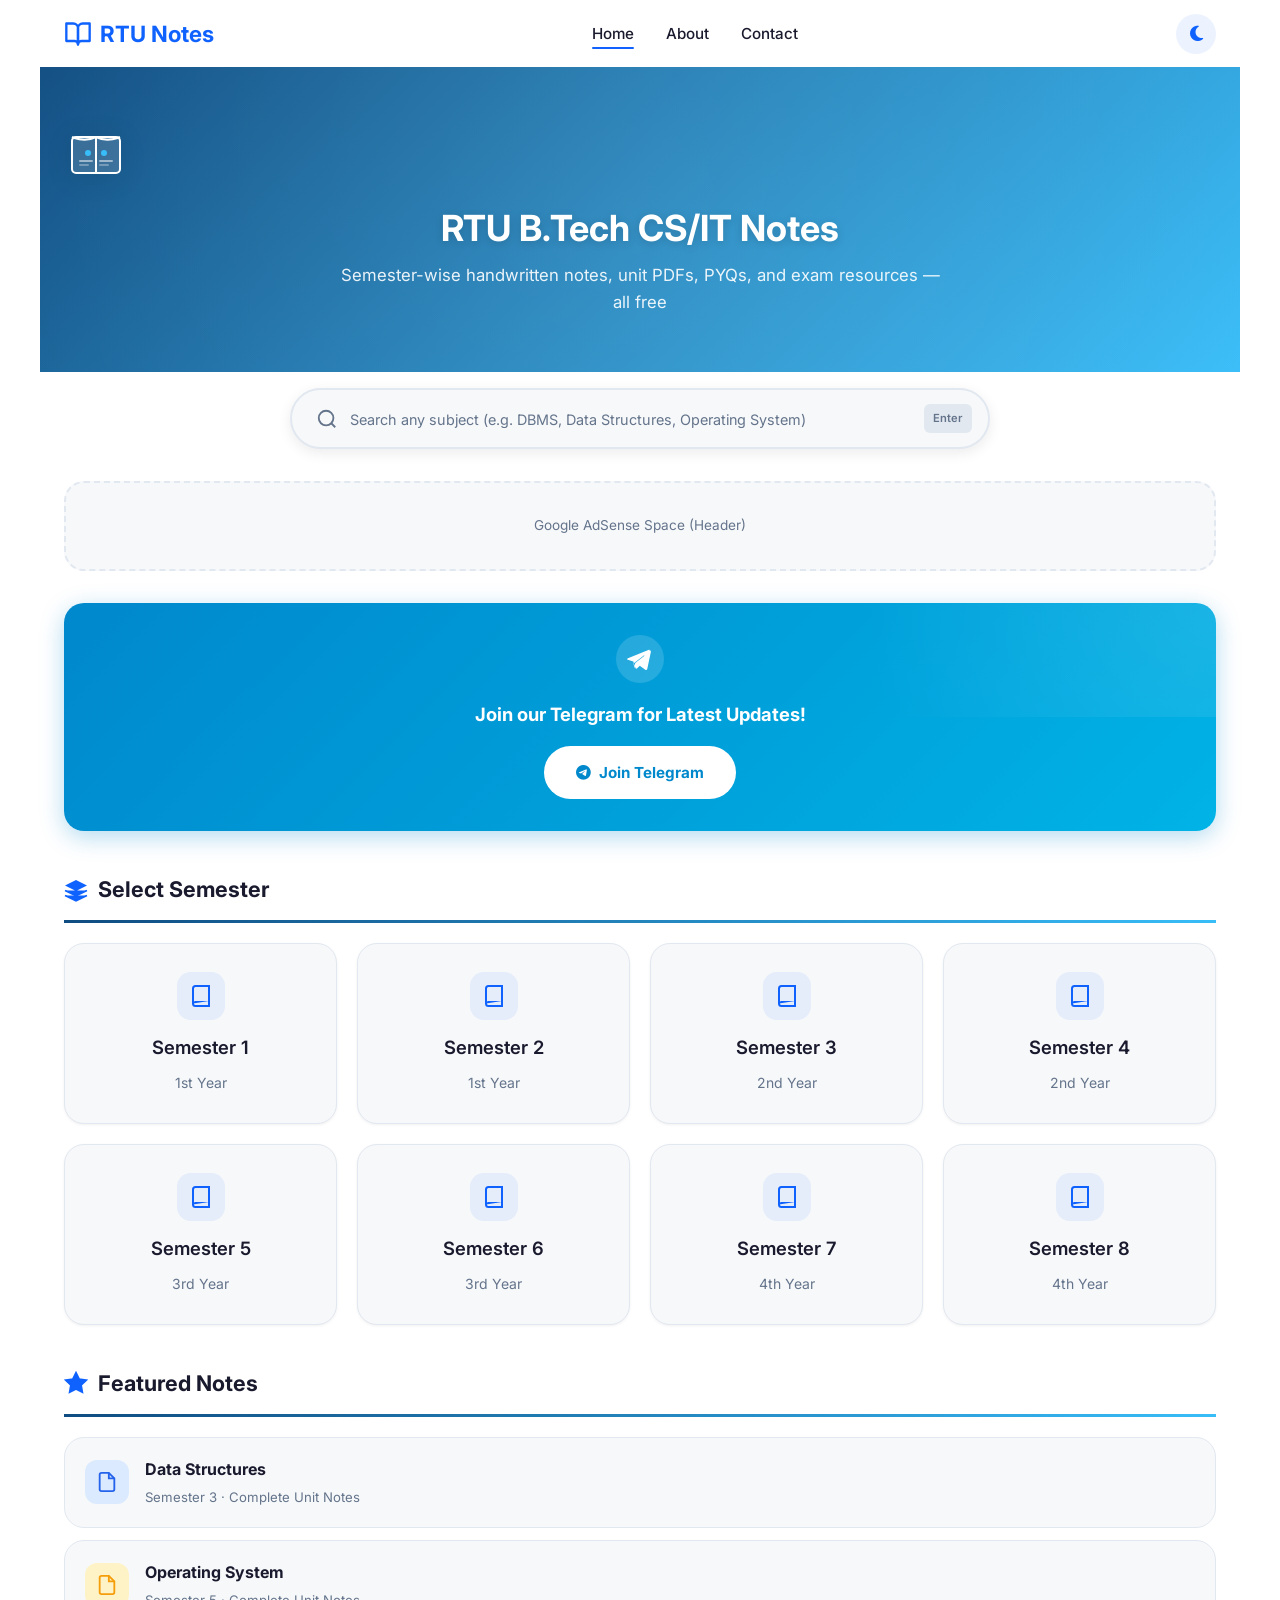
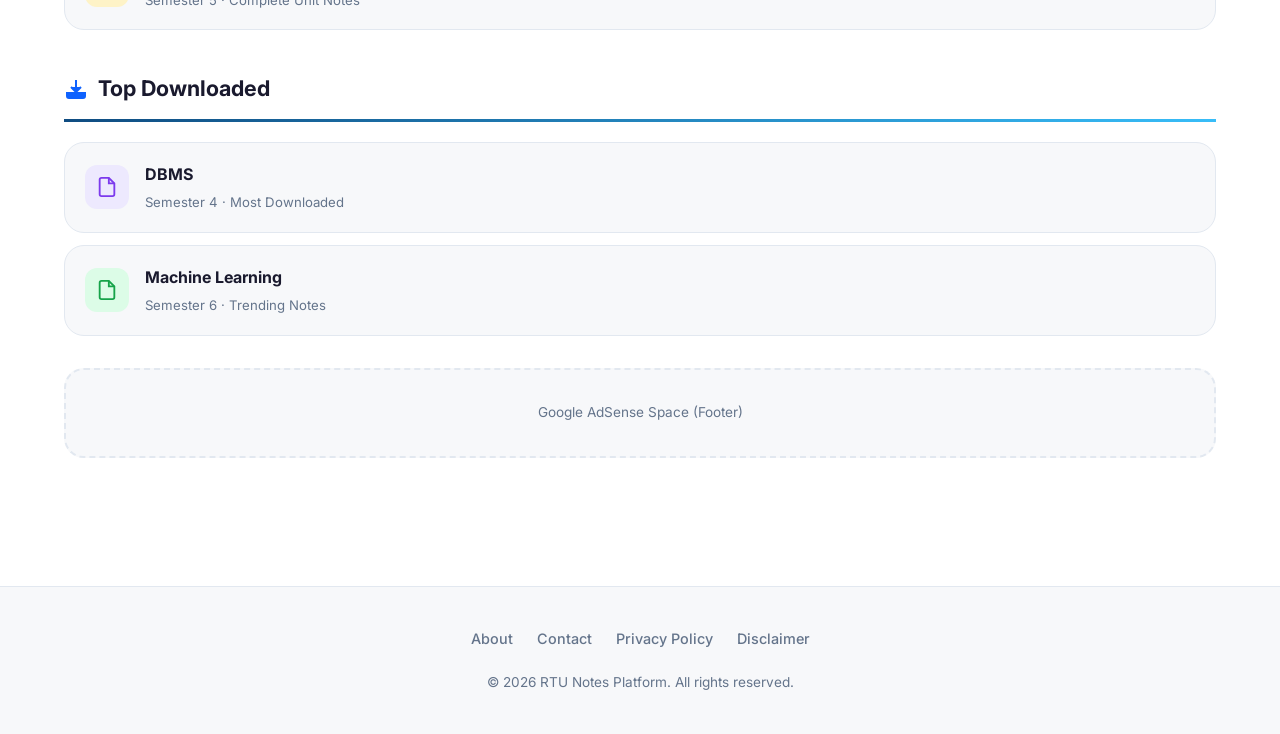
==== index.html @ 635129a9 "web site" ====
<!DOCTYPE html>
<html lang="en">
<head>
  <meta charset="UTF-8">
  <meta name="viewport" content="width=device-width, initial-scale=1.0">
  <title>RTU B.Tech CS/IT Notes – Semester Wise Free Unit-wise Notes</title>
  <meta name="description" content="Free RTU notes semester wise, RTU CS notes unit wise, RTU IT handwritten notes, and RTU exam preparation notes for all 8 semesters.">
  <meta name="keywords" content="RTU notes semester wise, RTU CS notes unit wise, RTU IT handwritten notes, RTU exam preparation notes">

  <link rel="preconnect" href="https://fonts.googleapis.com">
  <link rel="preconnect" href="https://fonts.gstatic.com" crossorigin>
  <link href="https://fonts.googleapis.com/css2?family=Inter:wght@400;500;600;700&display=swap" rel="stylesheet">
  <link rel="stylesheet" href="https://cdnjs.cloudflare.com/ajax/libs/font-awesome/6.4.0/css/all.min.css">
  <link rel="stylesheet" href="css/style.css">
</head>
<body>
  <header>
    <nav class="nav-container">
      <a href="index.html" class="logo">
        <svg viewBox="0 0 24 24" fill="none" stroke="currentColor" stroke-width="2" stroke-linecap="round" stroke-linejoin="round"><path d="M2 3h6a4 4 0 0 1 4 4v14a3 3 0 0 0-3-3H2z"/><path d="M22 3h-6a4 4 0 0 0-4 4v14a3 3 0 0 1 3-3h7z"/></svg>
        RTU Notes
      </a>
      <ul class="nav-links" id="nav-links">
        <li><a href="index.html" class="active">Home</a></li>
        <li><a href="about.html">About</a></li>
        <li><a href="contact.html">Contact</a></li>
      </ul>
      <div class="nav-actions">
        <button class="theme-toggle" id="theme-toggle" aria-label="Toggle Dark Mode">
          <i class="fas fa-moon"></i>
        </button>
        <button class="menu-toggle" id="menu-toggle" aria-label="Toggle Menu">
          <i class="fas fa-bars"></i>
        </button>
      </div>
    </nav>
  </header>

  <main>
    <!-- Hero -->
    <section class="hero">
      <div class="hero-content">
        <div class="hero-icon">
          <svg viewBox="0 0 64 64" fill="none">
            <rect x="8" y="14" width="48" height="36" rx="4" fill="rgba(255,255,255,0.15)" stroke="#fff" stroke-width="2"/>
            <path d="M32 14V50" stroke="#fff" stroke-width="2"/>
            <path d="M8 14 C8 14 20 20 32 14 C44 20 56 14 56 14" fill="rgba(255,255,255,0.1)" stroke="#fff" stroke-width="2"/>
            <circle cx="24" cy="30" r="3" fill="#38bdf8"/>
            <circle cx="40" cy="30" r="3" fill="#38bdf8"/>
            <path d="M16 38h12M36 38h12" stroke="rgba(255,255,255,0.5)" stroke-width="2" stroke-linecap="round"/>
            <path d="M16 42h8M36 42h8" stroke="rgba(255,255,255,0.3)" stroke-width="2" stroke-linecap="round"/>
          </svg>
        </div>
        <h1>RTU B.Tech CS/IT Notes</h1>
        <p>Semester-wise handwritten notes, unit PDFs, PYQs, and exam resources — all free</p>
      </div>
    </section>

    <!-- Search Bar -->
    <div class="search-container fade-in">
      <div class="search-box">
        <svg class="search-icon" viewBox="0 0 24 24" fill="none" stroke="currentColor" stroke-width="2"><circle cx="11" cy="11" r="8"/><line x1="21" y1="21" x2="16.65" y2="16.65"/></svg>
        <input type="text" id="subject-search" class="search-input" placeholder="Search any subject (e.g. DBMS, Data Structures, Operating System)" autocomplete="off">
        <kbd class="search-kbd">Enter</kbd>
      </div>
      <ul class="search-results" id="search-results"></ul>
    </div>

    <!-- Ad Top -->
    <div class="ad-space fade-in">Google AdSense Space (Header)</div>

    <!-- Telegram -->
    <div class="telegram-banner fade-in">
      <div class="telegram-icon">
        <svg width="48" height="48" viewBox="0 0 48 48" fill="none">
          <circle cx="24" cy="24" r="24" fill="rgba(255,255,255,0.15)"/>
          <path d="M33.6 14.4L12 23.2c-1.2.5-1.2 1.2-.2 1.5l5.5 1.7 2.1 6.4c.3.8.5.9 1 .9s.7-.3 1-.6l2.4-2.4 5.5 4c1 .5 1.7.3 2-.9l3.5-16.5c.4-1.6-.6-2.3-1.8-1.9zm-4.8 6.2L19.2 28l-.6 5.5-1.1-5 10.3-7.9c.5-.3.9-.1.5.3z" fill="#fff"/>
        </svg>
      </div>
      <h3>Join our Telegram for Latest Updates!</h3>
      <a href="#" class="btn">
        <i class="fab fa-telegram"></i> Join Telegram
      </a>
    </div>

    <!-- Semester Grid -->
    <h2 class="section-title fade-in">
      <svg viewBox="0 0 24 24" fill="currentColor"><path d="M12 2L1 7.5 12 13l11-5.5L12 2zM1 12.5l11 5.5 11-5.5M1 17.5l11 5.5 11-5.5"/><path d="M1 12.5l11 5.5 11-5.5" stroke="currentColor" stroke-width="1.5" fill="none"/><path d="M1 17.5l11 5.5 11-5.5" stroke="currentColor" stroke-width="1.5" fill="none"/></svg>
      Select Semester
    </h2>
    <div class="grid">
      <a href="semester.html?sem=1" class="card fade-in">
        <div class="card-icon">
          <svg viewBox="0 0 24 24" fill="currentColor"><path d="M4 19.5A2.5 2.5 0 0 1 6.5 17H20"/><path d="M6.5 2H20v20H6.5A2.5 2.5 0 0 1 4 19.5v-15A2.5 2.5 0 0 1 6.5 2z" fill="none" stroke="currentColor" stroke-width="2"/></svg>
        </div>
        <h3>Semester 1</h3>
        <p>1st Year</p>
      </a>
      <a href="semester.html?sem=2" class="card fade-in">
        <div class="card-icon">
          <svg viewBox="0 0 24 24" fill="currentColor"><path d="M4 19.5A2.5 2.5 0 0 1 6.5 17H20"/><path d="M6.5 2H20v20H6.5A2.5 2.5 0 0 1 4 19.5v-15A2.5 2.5 0 0 1 6.5 2z" fill="none" stroke="currentColor" stroke-width="2"/></svg>
        </div>
        <h3>Semester 2</h3>
        <p>1st Year</p>
      </a>
      <a href="semester.html?sem=3" class="card fade-in">
        <div class="card-icon">
          <svg viewBox="0 0 24 24" fill="currentColor"><path d="M4 19.5A2.5 2.5 0 0 1 6.5 17H20"/><path d="M6.5 2H20v20H6.5A2.5 2.5 0 0 1 4 19.5v-15A2.5 2.5 0 0 1 6.5 2z" fill="none" stroke="currentColor" stroke-width="2"/></svg>
        </div>
        <h3>Semester 3</h3>
        <p>2nd Year</p>
      </a>
      <a href="semester.html?sem=4" class="card fade-in">
        <div class="card-icon">
          <svg viewBox="0 0 24 24" fill="currentColor"><path d="M4 19.5A2.5 2.5 0 0 1 6.5 17H20"/><path d="M6.5 2H20v20H6.5A2.5 2.5 0 0 1 4 19.5v-15A2.5 2.5 0 0 1 6.5 2z" fill="none" stroke="currentColor" stroke-width="2"/></svg>
        </div>
        <h3>Semester 4</h3>
        <p>2nd Year</p>
      </a>
      <a href="semester.html?sem=5" class="card fade-in">
        <div class="card-icon">
          <svg viewBox="0 0 24 24" fill="currentColor"><path d="M4 19.5A2.5 2.5 0 0 1 6.5 17H20"/><path d="M6.5 2H20v20H6.5A2.5 2.5 0 0 1 4 19.5v-15A2.5 2.5 0 0 1 6.5 2z" fill="none" stroke="currentColor" stroke-width="2"/></svg>
        </div>
        <h3>Semester 5</h3>
        <p>3rd Year</p>
      </a>
      <a href="semester.html?sem=6" class="card fade-in">
        <div class="card-icon">
          <svg viewBox="0 0 24 24" fill="currentColor"><path d="M4 19.5A2.5 2.5 0 0 1 6.5 17H20"/><path d="M6.5 2H20v20H6.5A2.5 2.5 0 0 1 4 19.5v-15A2.5 2.5 0 0 1 6.5 2z" fill="none" stroke="currentColor" stroke-width="2"/></svg>
        </div>
        <h3>Semester 6</h3>
        <p>3rd Year</p>
      </a>
      <a href="semester.html?sem=7" class="card fade-in">
        <div class="card-icon">
          <svg viewBox="0 0 24 24" fill="currentColor"><path d="M4 19.5A2.5 2.5 0 0 1 6.5 17H20"/><path d="M6.5 2H20v20H6.5A2.5 2.5 0 0 1 4 19.5v-15A2.5 2.5 0 0 1 6.5 2z" fill="none" stroke="currentColor" stroke-width="2"/></svg>
        </div>
        <h3>Semester 7</h3>
        <p>4th Year</p>
      </a>
      <a href="semester.html?sem=8" class="card fade-in">
        <div class="card-icon">
          <svg viewBox="0 0 24 24" fill="currentColor"><path d="M4 19.5A2.5 2.5 0 0 1 6.5 17H20"/><path d="M6.5 2H20v20H6.5A2.5 2.5 0 0 1 4 19.5v-15A2.5 2.5 0 0 1 6.5 2z" fill="none" stroke="currentColor" stroke-width="2"/></svg>
        </div>
        <h3>Semester 8</h3>
        <p>4th Year</p>
      </a>
    </div>

    <!-- Featured Notes -->
    <h2 class="section-title fade-in">
      <svg viewBox="0 0 24 24" fill="none" stroke="currentColor" stroke-width="2"><polygon points="12 2 15.09 8.26 22 9.27 17 14.14 18.18 21.02 12 17.77 5.82 21.02 7 14.14 2 9.27 8.91 8.26 12 2"/></svg>
      Featured Notes
    </h2>
    <ul class="resources-list fade-in">
      <li><a href="subject.html?sem=3&sub=Data%20Structures">
        <div class="resource-icon paper"><svg viewBox="0 0 24 24" fill="none" stroke="currentColor" stroke-width="2"><path d="M14 2H6a2 2 0 0 0-2 2v16a2 2 0 0 0 2 2h12a2 2 0 0 0 2-2V8z"/><polyline points="14 2 14 8 20 8"/></svg></div>
        <div class="resource-text"><strong>Data Structures</strong><p>Semester 3 · Complete Unit Notes</p></div>
      </a></li>
      <li><a href="subject.html?sem=5&sub=Operating%20System">
        <div class="resource-icon brain"><svg viewBox="0 0 24 24" fill="none" stroke="currentColor" stroke-width="2"><path d="M14 2H6a2 2 0 0 0-2 2v16a2 2 0 0 0 2 2h12a2 2 0 0 0 2-2V8z"/><polyline points="14 2 14 8 20 8"/></svg></div>
        <div class="resource-text"><strong>Operating System</strong><p>Semester 5 · Complete Unit Notes</p></div>
      </a></li>
    </ul>

    <!-- Top Downloaded -->
    <h2 class="section-title fade-in" style="margin-top: 2.5rem;">
      <svg viewBox="0 0 24 24" fill="none" stroke="currentColor" stroke-width="2"><path d="M21 15v4a2 2 0 0 1-2 2H5a2 2 0 0 1-2-2v-4"/><polyline points="7 10 12 15 17 10"/><line x1="12" y1="15" x2="12" y2="3"/></svg>
      Top Downloaded
    </h2>
    <ul class="resources-list fade-in">
      <li><a href="subject.html?sem=4&sub=Database%20Management%20Systems%20(DBMS)">
        <div class="resource-icon viva"><svg viewBox="0 0 24 24" fill="none" stroke="currentColor" stroke-width="2"><path d="M14 2H6a2 2 0 0 0-2 2v16a2 2 0 0 0 2 2h12a2 2 0 0 0 2-2V8z"/><polyline points="14 2 14 8 20 8"/></svg></div>
        <div class="resource-text"><strong>DBMS</strong><p>Semester 4 · Most Downloaded</p></div>
      </a></li>
      <li><a href="subject.html?sem=6&sub=Machine%20Learning">
        <div class="resource-icon flash"><svg viewBox="0 0 24 24" fill="none" stroke="currentColor" stroke-width="2"><path d="M14 2H6a2 2 0 0 0-2 2v16a2 2 0 0 0 2 2h12a2 2 0 0 0 2-2V8z"/><polyline points="14 2 14 8 20 8"/></svg></div>
        <div class="resource-text"><strong>Machine Learning</strong><p>Semester 6 · Trending Notes</p></div>
      </a></li>
    </ul>

    <!-- Ad Bottom -->
    <div class="ad-space fade-in">Google AdSense Space (Footer)</div>
  </main>

  <footer>
    <div class="footer-links">
      <a href="about.html">About</a>
      <a href="contact.html">Contact</a>
      <a href="privacy.html">Privacy Policy</a>
      <a href="disclaimer.html">Disclaimer</a>
    </div>
    <p>&copy; 2026 RTU Notes Platform. All rights reserved.</p>
  </footer>

  <script src="js/main.js"></script>
</body>
</html>
---- css/style.css ----
/* ===== RTU Notes — Modern Design System ===== */

:root {
  --primary: #0f62fe;
  --primary-hover: #0353e9;
  --primary-light: rgba(15, 98, 254, 0.08);
  --accent: #38bdf8;
  --hero-from: #0f4c81;
  --hero-to: #38bdf8;
  --bg: #ffffff;
  --surface: #f7f8fa;
  --text: #1a1a2e;
  --text-sec: #64748b;
  --border: #e2e8f0;
  --shadow-sm: 0 1px 3px rgba(0,0,0,0.06);
  --shadow-md: 0 4px 14px rgba(0,0,0,0.08);
  --shadow-lg: 0 10px 30px rgba(0,0,0,0.10);
  --shadow-glow: 0 0 20px rgba(15, 98, 254, 0.15);
  --header-bg: rgba(255,255,255,0.92);
  --radius: 12px;
  --radius-lg: 20px;
  --transition: all 0.3s cubic-bezier(0.4, 0, 0.2, 1);
}

[data-theme="dark"] {
  --primary: #4589ff;
  --primary-hover: #78a9ff;
  --primary-light: rgba(69, 137, 255, 0.12);
  --accent: #38bdf8;
  --bg: #121212;
  --surface: #1e1e2e;
  --text: #e2e8f0;
  --text-sec: #94a3b8;
  --border: #2d2d3f;
  --shadow-sm: 0 1px 3px rgba(0,0,0,0.3);
  --shadow-md: 0 4px 14px rgba(0,0,0,0.4);
  --shadow-lg: 0 10px 30px rgba(0,0,0,0.5);
  --shadow-glow: 0 0 25px rgba(69, 137, 255, 0.2);
  --header-bg: rgba(18, 18, 18, 0.92);
}

/* ===== Reset & Base ===== */
*, *::before, *::after {
  margin: 0; padding: 0; box-sizing: border-box;
}

html { scroll-behavior: smooth; }

body {
  font-family: 'Inter', system-ui, -apple-system, sans-serif;
  background-color: var(--bg);
  color: var(--text);
  line-height: 1.7;
  font-size: 1rem;
  transition: background-color 0.4s ease, color 0.3s ease;
  -webkit-font-smoothing: antialiased;
}

a { text-decoration: none; color: var(--primary); }

img, svg { display: block; max-width: 100%; }

/* ===== Animations ===== */
@keyframes fadeInUp {
  from { opacity: 0; transform: translateY(28px); }
  to   { opacity: 1; transform: translateY(0); }
}

@keyframes fadeIn {
  from { opacity: 0; }
  to   { opacity: 1; }
}

@keyframes float {
  0%, 100% { transform: translateY(0px); }
  50%      { transform: translateY(-8px); }
}

@keyframes shimmer {
  0%   { background-position: -200% center; }
  100% { background-position: 200% center; }
}

@keyframes pulseGlow {
  0%, 100% { box-shadow: 0 0 15px rgba(56, 189, 248, 0.3); }
  50%      { box-shadow: 0 0 30px rgba(56, 189, 248, 0.6); }
}

@keyframes ripple {
  to { transform: scale(2.5); opacity: 0; }
}

.fade-in {
  opacity: 0;
  transform: translateY(28px);
  transition: opacity 0.6s ease, transform 0.6s ease;
}

.fade-in.visible {
  opacity: 1;
  transform: translateY(0);
}

/* ===== Header / Navigation ===== */
header {
  position: sticky;
  top: 0;
  background: var(--header-bg);
  backdrop-filter: blur(12px);
  -webkit-backdrop-filter: blur(12px);
  z-index: 1000;
  transition: box-shadow 0.3s ease;
}

header.scrolled {
  box-shadow: 0 2px 20px rgba(0,0,0,0.1);
}

.nav-container {
  max-width: 1200px;
  margin: 0 auto;
  padding: 0.85rem 1.5rem;
  display: flex;
  justify-content: space-between;
  align-items: center;
}

.logo {
  font-size: 1.4rem;
  font-weight: 700;
  color: var(--primary);
  display: flex;
  align-items: center;
  gap: 0.5rem;
}

.logo svg { width: 28px; height: 28px; }

.nav-links {
  display: flex;
  gap: 2rem;
  list-style: none;
  align-items: center;
}

.nav-links a {
  color: var(--text);
  font-weight: 500;
  font-size: 0.95rem;
  position: relative;
  padding: 0.25rem 0;
  transition: var(--transition);
}

.nav-links a::after {
  content: '';
  position: absolute;
  bottom: -2px;
  left: 0;
  width: 0;
  height: 2px;
  background: var(--primary);
  border-radius: 2px;
  transition: width 0.3s ease;
}

.nav-links a:hover::after,
.nav-links a.active::after {
  width: 100%;
}

.nav-links a:hover { color: var(--primary); }

.nav-actions {
  display: flex;
  gap: 0.5rem;
  align-items: center;
}

.theme-toggle {
  background: var(--primary-light);
  border: none;
  color: var(--primary);
  font-size: 1.1rem;
  cursor: pointer;
  width: 40px;
  height: 40px;
  border-radius: 50%;
  display: flex;
  align-items: center;
  justify-content: center;
  transition: var(--transition);
}

.theme-toggle:hover {
  background: var(--primary);
  color: #fff;
  transform: rotate(20deg);
}

.menu-toggle {
  display: none;
  font-size: 1.4rem;
  background: none;
  border: none;
  color: var(--text);
  cursor: pointer;
  width: 40px;
  height: 40px;
  border-radius: var(--radius);
  transition: var(--transition);
}

.menu-toggle:hover { background: var(--surface); }

/* ===== Main Content ===== */
main {
  max-width: 1200px;
  margin: 0 auto;
  padding: 2rem 1.5rem;
  min-height: 70vh;
}

/* ===== Hero Section ===== */
.hero {
  text-align: center;
  padding: 3.5rem 1.5rem;
  margin: -2rem -1.5rem 2.5rem;
  background: linear-gradient(135deg, var(--hero-from), var(--hero-to));
  position: relative;
  overflow: hidden;
}

.hero::before {
  content: '';
  position: absolute;
  top: -50%;
  left: -50%;
  width: 200%;
  height: 200%;
  background: radial-gradient(circle, rgba(255,255,255,0.08) 0%, transparent 70%);
  animation: shimmer 8s linear infinite;
}

.hero-content {
  position: relative;
  z-index: 2;
}

.hero-icon {
  margin: 0 auto 1.25rem;
  animation: float 3s ease-in-out infinite;
}

.hero-icon svg {
  width: 64px;
  height: 64px;
  filter: drop-shadow(0 4px 12px rgba(0,0,0,0.2));
}

.hero h1 {
  font-size: 2.25rem;
  font-weight: 700;
  color: #ffffff;
  line-height: 1.2;
  margin-bottom: 0.75rem;
  text-shadow: 0 2px 8px rgba(0,0,0,0.15);
}

.hero p {
  color: rgba(255,255,255,0.9);
  font-size: 1.05rem;
  max-width: 600px;
  margin: 0 auto;
  line-height: 1.6;
}

/* ===== Grid Layouts ===== */
.grid {
  display: grid;
  grid-template-columns: repeat(auto-fill, minmax(260px, 1fr));
  gap: 1.25rem;
  margin-bottom: 2.5rem;
}

/* ===== Cards ===== */
.card {
  background: var(--surface);
  border: 1px solid var(--border);
  border-radius: var(--radius-lg);
  padding: 1.75rem;
  text-align: center;
  transition: var(--transition);
  box-shadow: var(--shadow-sm);
  display: flex;
  flex-direction: column;
  align-items: center;
  gap: 0.5rem;
  color: var(--text);
  position: relative;
  overflow: hidden;
}

.card::before {
  content: '';
  position: absolute;
  top: 0;
  left: 0;
  right: 0;
  height: 4px;
  background: linear-gradient(90deg, var(--hero-from), var(--hero-to));
  opacity: 0;
  transition: opacity 0.3s ease;
}

.card:hover::before { opacity: 1; }

.card:hover {
  transform: translateY(-6px);
  box-shadow: var(--shadow-lg);
  border-color: var(--primary);
}

.card:active {
  transform: translateY(-2px);
  box-shadow: var(--shadow-md);
}

.card-icon {
  width: 48px;
  height: 48px;
  background: var(--primary-light);
  border-radius: 14px;
  display: flex;
  align-items: center;
  justify-content: center;
  margin-bottom: 0.25rem;
  transition: var(--transition);
}

.card:hover .card-icon {
  background: var(--primary);
}

.card:hover .card-icon svg {
  color: #fff;
  fill: #fff;
}

.card-icon svg {
  width: 24px;
  height: 24px;
  color: var(--primary);
  fill: var(--primary);
  transition: var(--transition);
}

.card h3 {
  font-size: 1.15rem;
  font-weight: 600;
  margin: 0;
}

.card p {
  font-size: 0.875rem;
  color: var(--text-sec);
  margin: 0;
}

/* ===== Section Titles ===== */
.section-title {
  font-size: 1.35rem;
  font-weight: 700;
  margin-bottom: 1.25rem;
  padding-bottom: 0.75rem;
  border-bottom: 3px solid transparent;
  border-image: linear-gradient(90deg, var(--hero-from), var(--hero-to)) 1;
  display: flex;
  align-items: center;
  gap: 0.6rem;
}

.section-title svg {
  width: 24px;
  height: 24px;
  color: var(--primary);
  fill: var(--primary);
  flex-shrink: 0;
}

/* ===== Subject Detail Layout ===== */
.subject-header {
  margin-bottom: 2rem;
}

.subject-header h1 {
  font-size: 1.75rem;
  font-weight: 700;
  line-height: 1.3;
}

.back-link {
  display: inline-flex;
  align-items: center;
  gap: 0.4rem;
  margin-bottom: 1rem;
  color: var(--primary);
  font-weight: 500;
  font-size: 0.95rem;
  transition: var(--transition);
}

.back-link:hover {
  gap: 0.6rem;
}

/* ===== Unit Grid ===== */
.unit-grid {
  display: grid;
  grid-template-columns: 1fr;
  gap: 1rem;
  margin-bottom: 3rem;
}

.unit-card {
  display: flex;
  justify-content: space-between;
  align-items: center;
  background: var(--surface);
  padding: 1.25rem 1.5rem;
  border-radius: var(--radius-lg);
  border: 1px solid var(--border);
  transition: var(--transition);
  gap: 1rem;
}

.unit-card:hover {
  border-color: var(--primary);
  box-shadow: var(--shadow-md);
}

.unit-info {
  display: flex;
  align-items: center;
  gap: 1rem;
}

.unit-number {
  width: 44px;
  height: 44px;
  background: var(--primary-light);
  border-radius: 12px;
  display: flex;
  align-items: center;
  justify-content: center;
  font-weight: 700;
  font-size: 1.1rem;
  color: var(--primary);
  flex-shrink: 0;
}

.unit-info h4 {
  font-size: 1.05rem;
  font-weight: 600;
  margin-bottom: 0.15rem;
}

.unit-info p {
  font-size: 0.85rem;
  color: var(--text-sec);
}

/* ===== Buttons ===== */
.btn {
  display: inline-flex;
  align-items: center;
  justify-content: center;
  gap: 0.5rem;
  padding: 0.875rem 1.75rem;
  background: var(--primary);
  color: #fff !important;
  border-radius: var(--radius);
  font-weight: 600;
  font-size: 0.95rem;
  text-align: center;
  transition: var(--transition);
  border: none;
  cursor: pointer;
  position: relative;
  overflow: hidden;
  white-space: nowrap;
}

.btn::after {
  content: '';
  position: absolute;
  width: 100%;
  height: 100%;
  top: 0;
  left: 0;
  background: radial-gradient(circle, rgba(255,255,255,0.25) 10%, transparent 10%);
  transform: scale(0);
  opacity: 0;
}

.btn:active::after {
  transform: scale(10);
  opacity: 1;
  transition: transform 0.4s, opacity 0.8s;
}

.btn:hover {
  background: var(--primary-hover);
  transform: translateY(-2px);
  box-shadow: 0 4px 16px rgba(15, 98, 254, 0.35);
}

.btn-outline {
  background: transparent;
  color: var(--primary) !important;
  border: 2px solid var(--primary);
}

.btn-outline:hover {
  background: var(--primary);
  color: #fff !important;
}

.btn-lg {
  padding: 1rem 2rem;
  font-size: 1.05rem;
  border-radius: var(--radius);
}

/* ===== Resources List ===== */
.resources-list {
  list-style: none;
  display: grid;
  gap: 0.75rem;
}

.resources-list a {
  display: flex;
  align-items: center;
  gap: 1rem;
  padding: 1.15rem 1.25rem;
  background: var(--surface);
  border-radius: var(--radius-lg);
  border: 1px solid var(--border);
  transition: var(--transition);
  color: var(--text);
}

.resources-list a:hover {
  border-color: var(--primary);
  box-shadow: var(--shadow-md);
  transform: translateX(4px);
}

.resource-icon {
  width: 44px;
  height: 44px;
  border-radius: 12px;
  display: flex;
  align-items: center;
  justify-content: center;
  flex-shrink: 0;
}

.resource-icon svg {
  width: 22px;
  height: 22px;
}

.resource-icon.brain   { background: #fef3c7; color: #f59e0b; }
.resource-icon.paper   { background: #dbeafe; color: #2563eb; }
.resource-icon.viva    { background: #ede9fe; color: #7c3aed; }
.resource-icon.flash   { background: #dcfce7; color: #16a34a; }

.resource-text strong {
  display: block;
  font-size: 1rem;
  margin-bottom: 0.15rem;
}

.resource-text p {
  font-size: 0.825rem;
  color: var(--text-sec);
  margin: 0;
}

/* ===== AdSense ===== */
.ad-space {
  background: var(--surface);
  border: 2px dashed var(--border);
  text-align: center;
  padding: 1.75rem;
  margin: 2rem 0;
  border-radius: var(--radius-lg);
  color: var(--text-sec);
  font-size: 0.85rem;
  display: flex;
  align-items: center;
  justify-content: center;
  min-height: 90px;
}

/* ===== Telegram Banner ===== */
.telegram-banner {
  background: linear-gradient(135deg, #0088cc 0%, #00b3e6 100%);
  color: white;
  padding: 2rem 1.5rem;
  border-radius: var(--radius-lg);
  text-align: center;
  margin-bottom: 2.5rem;
  display: flex;
  flex-direction: column;
  gap: 1rem;
  align-items: center;
  box-shadow: 0 6px 24px rgba(0, 136, 204, 0.3);
  position: relative;
  overflow: hidden;
}

.telegram-banner::before {
  content: '';
  position: absolute;
  top: -50%;
  right: -50%;
  width: 100%;
  height: 100%;
  background: radial-gradient(circle, rgba(255,255,255,0.1) 0%, transparent 60%);
}

.telegram-banner h3 {
  font-size: 1.15rem;
  position: relative;
  z-index: 1;
}

.telegram-icon {
  animation: float 2.5s ease-in-out infinite;
  position: relative;
  z-index: 1;
}

.telegram-banner .btn {
  background: #fff;
  color: #0088cc !important;
  font-weight: 700;
  border-radius: 50px;
  padding: 0.85rem 2rem;
  position: relative;
  z-index: 1;
}

.telegram-banner .btn:hover {
  box-shadow: 0 0 24px rgba(255,255,255,0.5);
  transform: translateY(-2px);
}

/* ===== Footer ===== */
footer {
  background: var(--surface);
  border-top: 1px solid var(--border);
  padding: 2.5rem 1.5rem;
  text-align: center;
  margin-top: 4rem;
}

.footer-links {
  display: flex;
  justify-content: center;
  gap: 1.5rem;
  margin-bottom: 1.25rem;
  flex-wrap: wrap;
}

.footer-links a {
  color: var(--text-sec);
  font-size: 0.9rem;
  font-weight: 500;
  transition: var(--transition);
}

.footer-links a:hover { color: var(--primary); }

footer p {
  color: var(--text-sec);
  font-size: 0.85rem;
}

/* ===== Forms ===== */
.form-group { margin-bottom: 1.5rem; }

.form-group label {
  display: block;
  margin-bottom: 0.5rem;
  font-weight: 600;
  font-size: 0.95rem;
}

.form-control {
  width: 100%;
  padding: 0.85rem 1rem;
  border: 1.5px solid var(--border);
  border-radius: var(--radius);
  background: var(--bg);
  color: var(--text);
  font-family: inherit;
  font-size: 1rem;
  transition: var(--transition);
}

.form-control:focus {
  outline: none;
  border-color: var(--primary);
  box-shadow: 0 0 0 3px var(--primary-light);
}

/* ===== Page Content ===== */
.page-content {
  max-width: 800px;
  margin: 0 auto;
  background: var(--surface);
  padding: 2.5rem;
  border-radius: var(--radius-lg);
  box-shadow: var(--shadow-sm);
  border: 1px solid var(--border);
}

.page-content p { margin-bottom: 1rem; line-height: 1.8; }

.page-content ul {
  padding-left: 1.5rem;
  margin-bottom: 1rem;
}

.page-content li { margin-bottom: 0.5rem; }

/* ===== Responsive ===== */
@media (max-width: 768px) {
  .nav-links {
    display: none;
    flex-direction: column;
    position: absolute;
    top: 100%;
    left: 0;
    width: 100%;
    background: var(--header-bg);
    backdrop-filter: blur(12px);
    padding: 1rem 1.5rem;
    box-shadow: var(--shadow-lg);
    gap: 0;
    border-bottom: 1px solid var(--border);
    animation: fadeIn 0.25s ease;
  }

  .nav-links.active { display: flex; }

  .nav-links li {
    padding: 0.65rem 0;
    border-bottom: 1px solid var(--border);
  }

  .nav-links li:last-child { border-bottom: none; }

  .menu-toggle { display: flex; align-items: center; justify-content: center; }

  .hero { padding: 2.5rem 1.25rem; margin: -2rem -1.5rem 2rem; }
  .hero h1 { font-size: 1.75rem; }
  .hero p { font-size: 0.95rem; }
  .hero-icon svg { width: 52px; height: 52px; }

  .grid { grid-template-columns: repeat(2, 1fr); gap: 0.85rem; }

  .card { padding: 1.25rem 1rem; border-radius: var(--radius); }
  .card h3 { font-size: 1rem; }
  .card-icon { width: 40px; height: 40px; }

  .unit-card {
    flex-direction: column;
    align-items: stretch;
    padding: 1.15rem;
  }

  .unit-card .btn { width: 100%; }

  .section-title { font-size: 1.15rem; }

  .page-content { padding: 1.5rem; }
}

@media (max-width: 400px) {
  .grid { grid-template-columns: 1fr; }
  main { padding: 1.5rem 1rem; }
  .hero { margin: -1.5rem -1rem 1.5rem; }
}

/* ===== Search Bar ===== */
.search-container {
  position: relative;
  max-width: 700px;
  margin: -1.5rem auto 2rem;
  z-index: 100;
}

.search-box {
  position: relative;
  display: flex;
  align-items: center;
  background: var(--surface);
  border: 2px solid var(--border);
  border-radius: 50px;
  padding: 0.25rem;
  transition: var(--transition);
  box-shadow: var(--shadow-md);
}

.search-box:focus-within {
  border-color: var(--primary);
  box-shadow: 0 0 0 4px var(--primary-light), var(--shadow-lg);
}

.search-icon {
  width: 22px;
  height: 22px;
  color: var(--text-sec);
  margin-left: 1.25rem;
  flex-shrink: 0;
}

.search-input {
  flex: 1;
  border: none;
  background: none;
  padding: 0.9rem 0.75rem;
  font-family: inherit;
  font-size: 1rem;
  color: var(--text);
  outline: none;
  min-width: 0;
}

.search-input::placeholder {
  color: var(--text-sec);
  font-size: 0.9rem;
}

.search-kbd {
  display: inline-flex;
  align-items: center;
  background: var(--border);
  color: var(--text-sec);
  font-family: inherit;
  font-size: 0.7rem;
  font-weight: 600;
  padding: 0.3rem 0.6rem;
  border-radius: 6px;
  margin-right: 0.75rem;
  flex-shrink: 0;
  user-select: none;
}

.search-results {
  position: absolute;
  top: calc(100% + 6px);
  left: 0;
  right: 0;
  background: var(--surface);
  border: 1px solid var(--border);
  border-radius: var(--radius-lg);
  box-shadow: var(--shadow-lg);
  list-style: none;
  max-height: 320px;
  overflow-y: auto;
  display: none;
  animation: fadeInUp 0.2s ease;
}

.search-results.active {
  display: block;
}

.search-results li {
  display: flex;
  align-items: center;
  gap: 0.85rem;
  padding: 0.85rem 1.25rem;
  cursor: pointer;
  transition: background 0.15s ease;
  border-bottom: 1px solid var(--border);
}

.search-results li:last-child {
  border-bottom: none;
}

.search-results li:hover,
.search-results li.highlighted {
  background: var(--primary-light);
}

.search-results li .result-icon {
  width: 36px;
  height: 36px;
  background: var(--primary-light);
  border-radius: 10px;
  display: flex;
  align-items: center;
  justify-content: center;
  flex-shrink: 0;
}

.search-results li .result-icon svg {
  width: 18px;
  height: 18px;
  color: var(--primary);
  stroke: var(--primary);
}

.search-results li .result-text {
  flex: 1;
  min-width: 0;
}

.search-results li .result-text strong {
  display: block;
  font-size: 0.95rem;
  color: var(--text);
}

.search-results li .result-text span {
  font-size: 0.8rem;
  color: var(--text-sec);
}

.search-results .no-result {
  padding: 1.5rem;
  text-align: center;
  color: var(--text-sec);
  font-size: 0.9rem;
}

@media (max-width: 768px) {
  .search-container { margin: -1rem 0 1.5rem; }
  .search-input { font-size: 0.95rem; padding: 0.8rem 0.5rem; }
  .search-input::placeholder { font-size: 0.8rem; }
  .search-kbd { display: none; }
}
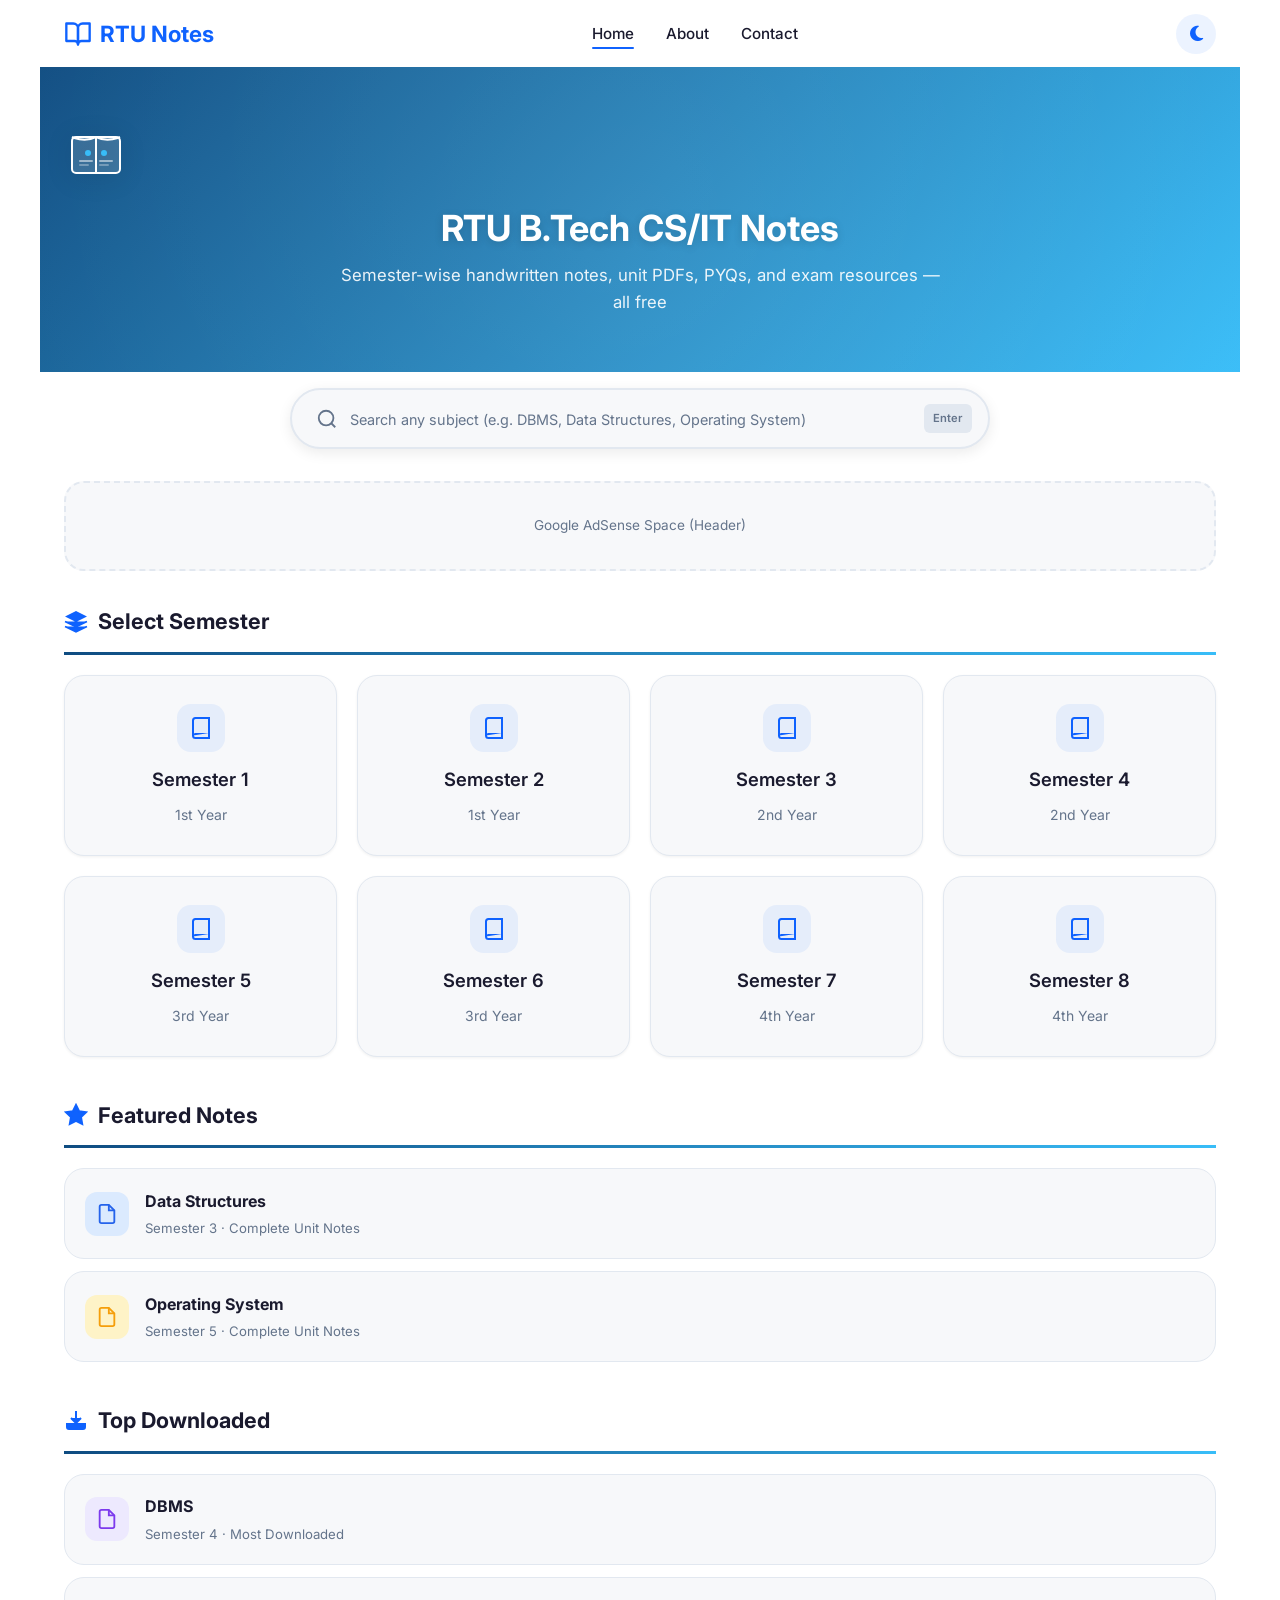
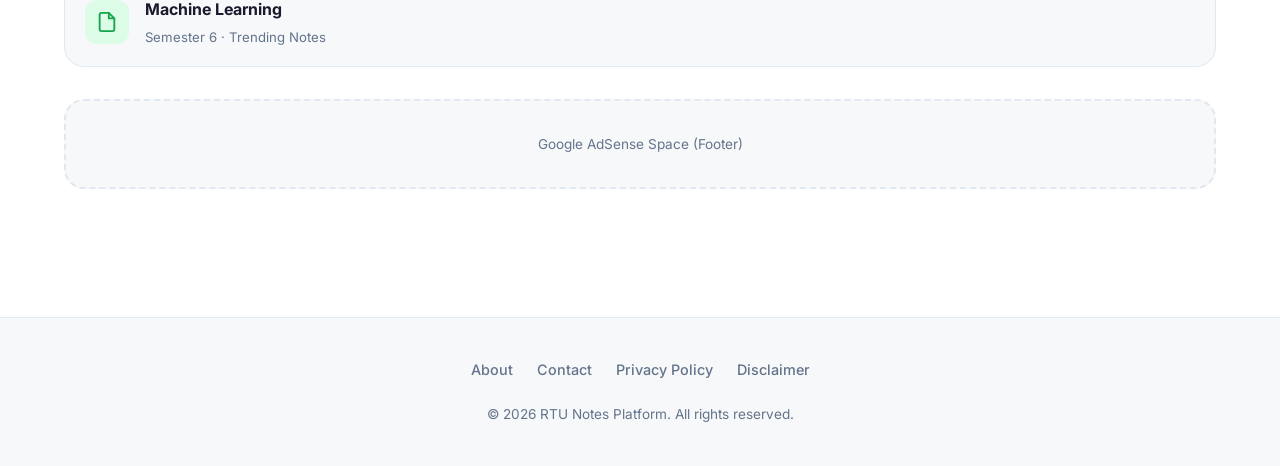
==== commit 5f2ad12b: "Update index.html" ====
--- a/index.html
+++ b/index.html
@@ -70,7 +70,7 @@
     <div class="ad-space fade-in">Google AdSense Space (Header)</div>
 
     <!-- Telegram -->
-    <div class="telegram-banner fade-in">
+    <!-- <div class="telegram-banner fade-in">
       <div class="telegram-icon">
         <svg width="48" height="48" viewBox="0 0 48 48" fill="none">
           <circle cx="24" cy="24" r="24" fill="rgba(255,255,255,0.15)"/>
@@ -81,7 +81,7 @@
       <a href="#" class="btn">
         <i class="fab fa-telegram"></i> Join Telegram
       </a>
-    </div>
+    </div> -->
 
     <!-- Semester Grid -->
     <h2 class="section-title fade-in">
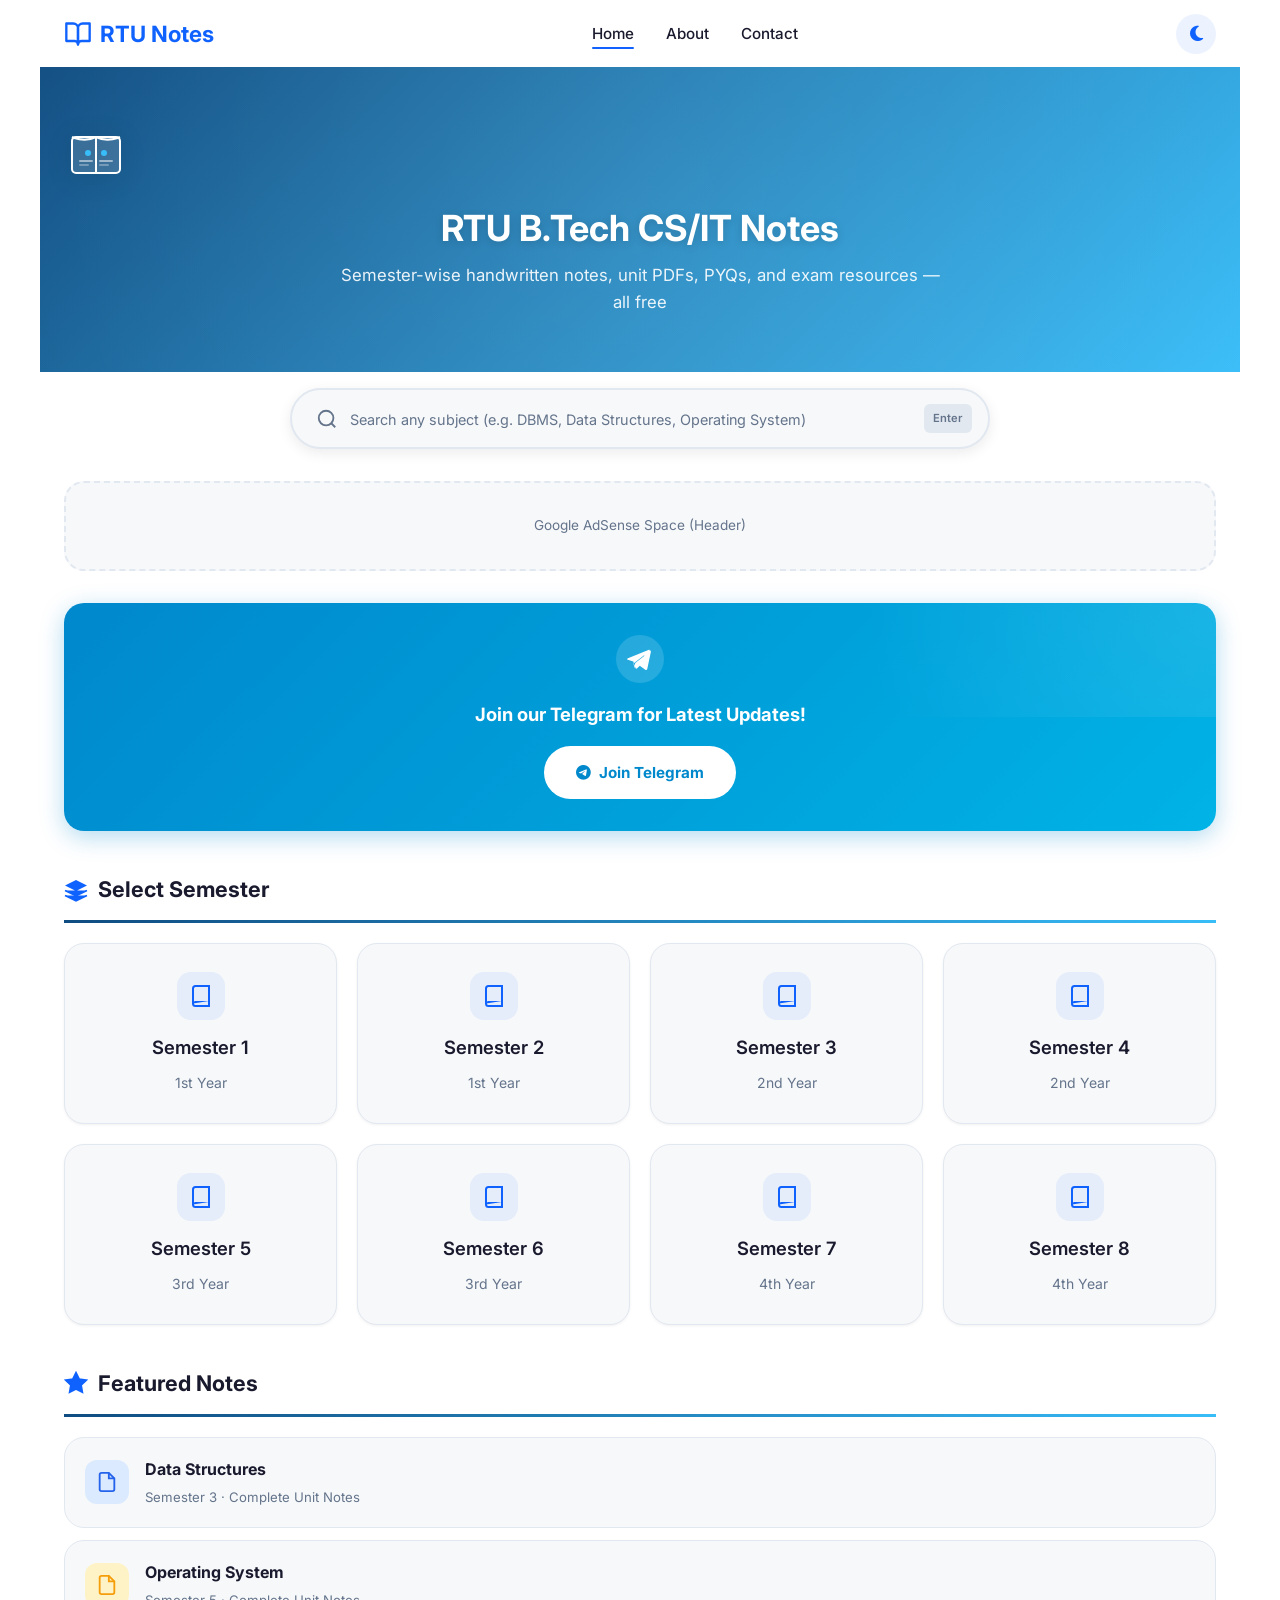
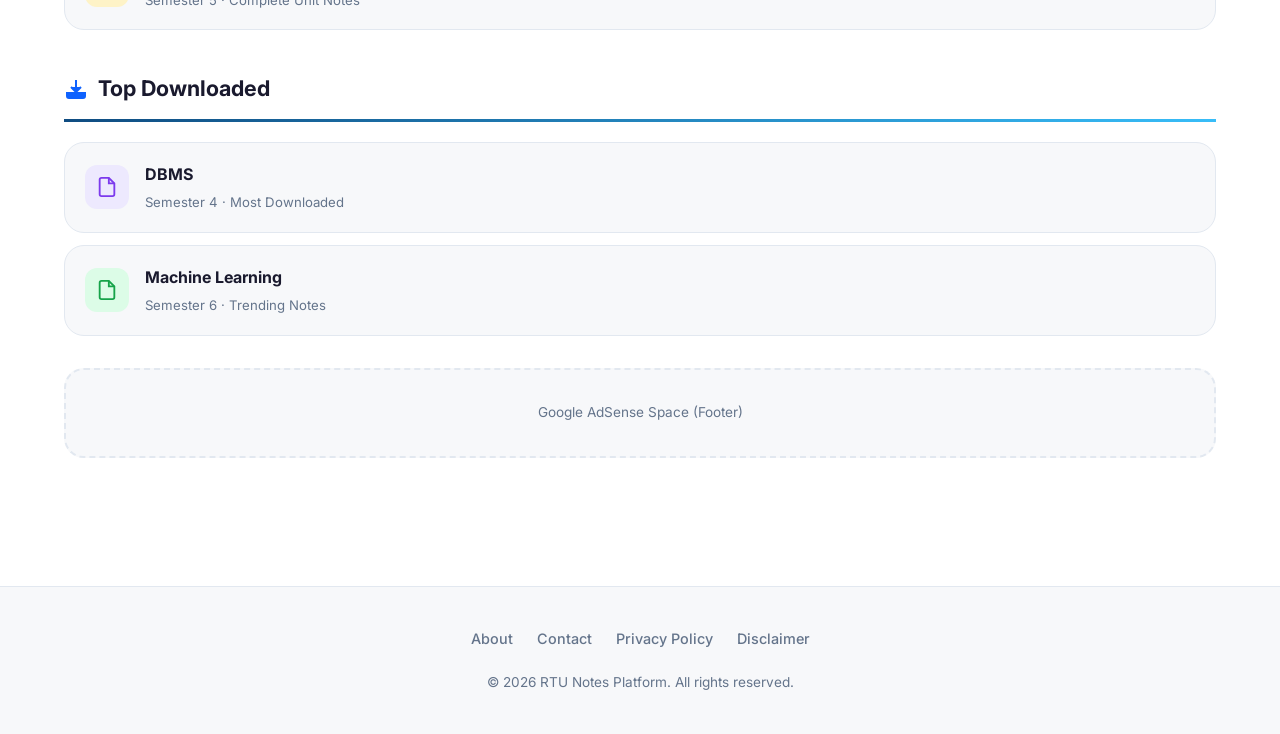
==== commit f83db148: "Uncomment Telegram banner section in index.html" ====
--- a/index.html
+++ b/index.html
@@ -70,7 +70,7 @@
     <div class="ad-space fade-in">Google AdSense Space (Header)</div>
 
     <!-- Telegram -->
-    <!-- <div class="telegram-banner fade-in">
+    <div class="telegram-banner fade-in">
       <div class="telegram-icon">
         <svg width="48" height="48" viewBox="0 0 48 48" fill="none">
           <circle cx="24" cy="24" r="24" fill="rgba(255,255,255,0.15)"/>
@@ -81,7 +81,7 @@
       <a href="#" class="btn">
         <i class="fab fa-telegram"></i> Join Telegram
       </a>
-    </div> -->
+    </div>
 
     <!-- Semester Grid -->
     <h2 class="section-title fade-in">
